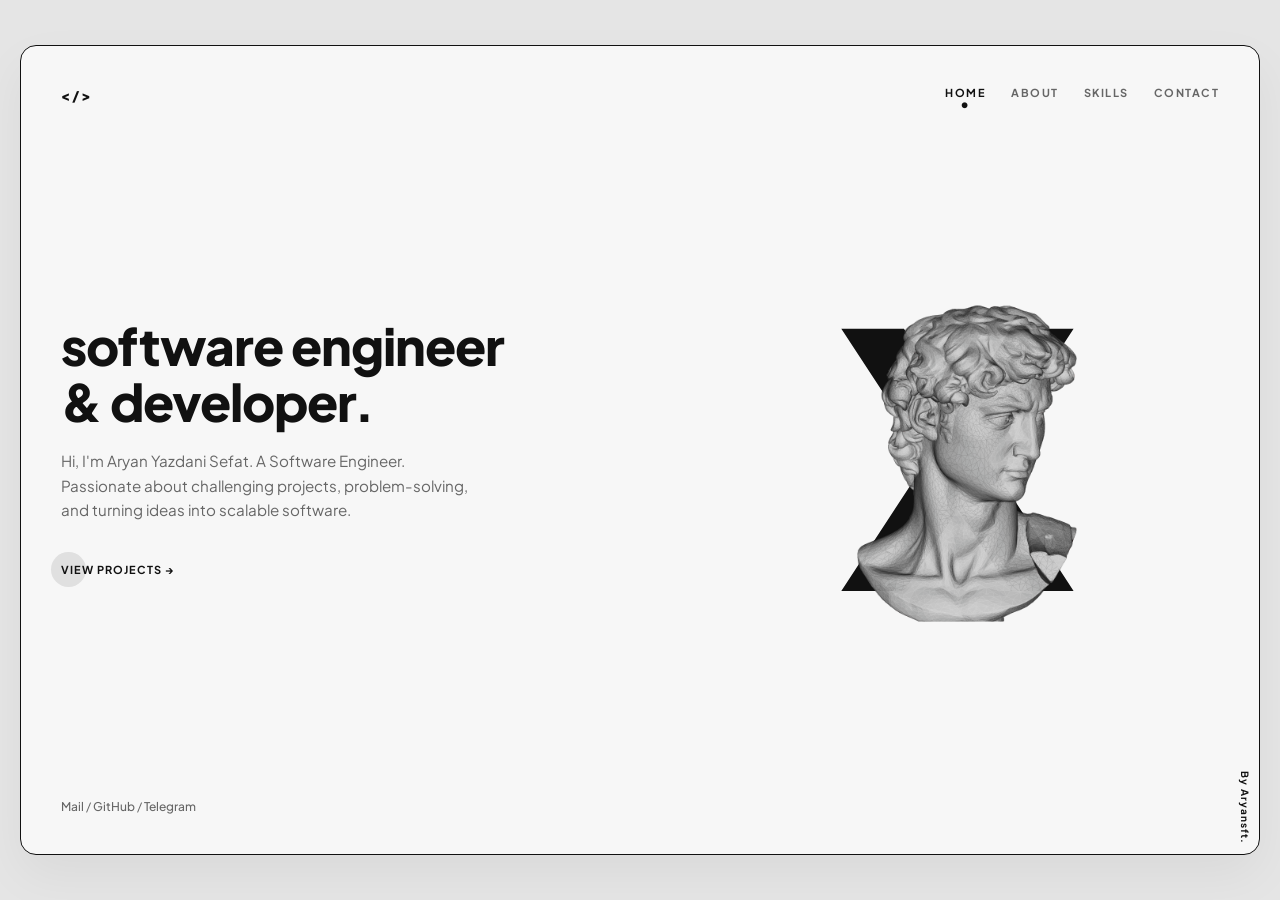
==== index.html @ 354f781f "Index Of Website" ====
<!DOCTYPE html>
<html lang="en">
<head>
    <meta charset="UTF-8">
    <meta name="viewport" content="width=device-width, initial-scale=1.0">
    <title>Portfolio</title>
    <link rel="stylesheet" href="style.css">
</head>
<body>

    <div class="site-wrapper">
        
        <header>
            <div class="logo">< / > </div> 
            <nav>
                <a href="index.html" class="nav-link active">HOME</a>
                <a href="about.html" class="nav-link">ABOUT</a>
                <a href="skills.html" class="nav-link">SKILLS</a>
                <a href="contact.html" class="nav-link">CONTACT</a>
            </nav>
        </header>

        <main class="hero-section">
            <div class="hero-text fade-in">
                <h1>software engineer<br>& developer<span class="dot">.</span></h1>
                <p>Hi, I'm Aryan Yazdani Sefat. A Software Engineer.<br>Passionate about challenging projects, problem-solving,<br> and turning ideas into scalable software.</p>
                <a href="works.html" class="btn">
                    <span class="btn-circle"></span>
                    <span class="btn-text">VIEW PROJECTS →</span>
                </a>
            </div>

            <div class="hero-visual fade-in-right">
                <div class="big-x">X</div>
                <img src="images/Avatar.png" alt="My Portrait" class="statue-img vibrate-subtle">
            </div>
        </main>

        <footer>
            <div class="social-links">
                <a href="#" target="_blank">Mail</a> / 
                <a href="#" target="_blank">GitHub</a> / 
                <a href="#" target="_blank">Telegram</a>
            </div>
            <div class="scroll-down">
                <span class="scroll-line"></span>
                <span>By Aryansft.</span>
            </div>
        </footer>

    </div>

    <script src="script.js"></script>
</body>
</html>
---- style.css ----
@import url('https://fonts.googleapis.com/css2?family=Plus+Jakarta+Sans:wght=400;500;700;800&display=swap');

:root {
    --bg-color: #f7f7f7;
    --text-color: #111111;
    --gray-text: #666666;
    --font-main: 'Plus Jakarta Sans', sans-serif;
}

* {
    margin: 0;
    padding: 0;
    box-sizing: border-box;
}

body { 
    background-color: #e5e5e5;
    font-family: var(--font-main);
    color: var(--text-color);
    overflow-x: hidden;
    height: 100vh;
    display: flex;
    justify-content: center;
    align-items: center;
    padding: 20px;
}

.site-wrapper {
    width: 100%;
    max-width: 1280px;
    height: 90vh;
    background-color: var(--bg-color);
    border: 1.5px solid #111;
    border-radius: 16px;
    position: relative;
    display: flex;
    flex-direction: column;
    justify-content: space-between;
    padding: 40px;
    overflow: hidden;
    box-shadow: 0 20px 50px rgba(0,0,0,0.05);
}

header {
    display: flex;
    justify-content: space-between;
    align-items: center;
    z-index: 20;
}
.logo {
    font-size: 14px;
    font-weight: 800; 
    text-transform: lowercase; 
    letter-spacing: -0.5px; 
    color: var(--text-color);
}
nav {
    display: flex;
    gap: 25px;
}

.nav-link {
    text-decoration: none;
    color: var(--gray-text);
    font-size: 11px;
    font-weight: 700;
    letter-spacing: 1.5px;
    transition: color 0.3s ease;
    position: relative;
    padding-bottom: 5px;
}

.nav-link:hover, .nav-link.active {
    color: var(--text-color);
}

.nav-link.active::after {
    content: '•';
    position: absolute;
    bottom: -8px;
    left: 50%;
    transform: translateX(-50%);
    font-size: 14px;
    color: var(--text-color);
}

.hero-section {
    display: grid;
    grid-template-columns: 1.1fr 0.9fr;
    align-items: center;
    flex-grow: 1;
    gap: 40px;
    width: 100%;
}

.hero-text h1 {
    font-size: 3.2rem;
    font-weight: 800;
    line-height: 1.1;
    letter-spacing: -1px;
    margin-bottom: 20px;
    text-transform: lowercase;
}

.hero-text .dot {
    color: #111;
}

.hero-text p {
    color: var(--gray-text);
    font-size: 0.95rem;
    line-height: 1.6;
    max-width: 450px;
    margin-bottom: 35px;
}

.btn {
    display: inline-flex;
    align-items: center;
    gap: 10px;
    text-decoration: none;
    color: var(--text-color);
    font-size: 11px;
    font-weight: 700;
    letter-spacing: 1px;
    position: relative;
}

.btn-circle {
    width: 35px;
    height: 35px;
    background: #e0e0e0;
    border-radius: 50%;
    position: absolute;
    left: -10px;
    z-index: 1;
    transition: transform 0.4s cubic-bezier(0.16, 1, 0.3, 1);
}

.btn-text {
    position: relative;
    z-index: 2;
}

.btn:hover .btn-circle {
    transform: scale(1.3) translateX(5px);
}

.hero-visual {
    position: relative;
    display: flex;
    justify-content: center;
    align-items: center;
    height: 100%;
    width: 100%;
}

.big-x {
    font-size: 22rem;
    font-weight: 800;
    color: #111111;
    line-height: 1;
    user-select: none;
    position: absolute;
    z-index: 1;
    left: 50%;
    top: 50%;
    transform: translate(-50%, -50%);
    letter-spacing: 20px;
}

.statue-img {
    position: absolute;
    width: 220px;
    height: auto;
    pointer-events: none;
    mix-blend-mode: normal !important;
    z-index: 999 !important;
    left: 50%;
    top: 50%;
    transform: translate(-50%, -45%);
    transition: transform 0.5s ease-out;
}

.hero-visual:hover .statue-img {
    transform: translate(-50%, -50%) rotate(2deg);
}

footer {
    display: flex;
    justify-content: space-between;
    align-items: flex-end;
    z-index: 20;
}

.social-links {
    font-size: 12px;
    color: var(--gray-text);
}

.social-links a {
    text-decoration: none;
    color: var(--gray-text);
    font-weight: 500;
    transition: color 0.3s;
}

.social-links a:hover {
    color: var(--text-color);
}

.scroll-down {
    display: flex;
    flex-direction: column;
    align-items: center;
    gap: 10px;
    font-size: 10px;
    font-weight: 700;
    letter-spacing: 1px;
    transform: rotate(90deg) translate(30px, -20px);
    transform-origin: bottom right;
}

.scroll-line {
    width: 40px;
    height: 1px;
    background-color: var(--text-color);
}

.inner-page {
    flex-grow: 1;
    padding-top: 40px;
}

.page-title {
    font-size: 3rem;
    margin-bottom: 30px;
}

.about-content, .contact-form, .works-grid {
    max-width: 600px;
}

.works-grid {
    display: grid;
    grid-template-columns: 1fr 1fr;
    gap: 30px;
    max-width: 100%;
}

.work-img-placeholder {
    width: 100%;
    height: 200px;
    background: #e0e0e0;
    display: flex;
    align-items: center;
    justify-content: center;
    border: 1px solid #111;
    margin-bottom: 15px;
    font-weight: bold;
}

.form-group {
    margin-bottom: 20px;
}

.form-group label {
    display: block;
    font-size: 12px;
    font-weight: 700;
    margin-bottom: 5px;
}

.form-group input, .form-group textarea {
    width: 100%;
    padding: 12px;
    border: 1px solid #111;
    background: transparent;
    font-family: var(--font-main);
}

.fade-in {
    opacity: 0;
    transform: translateY(20px);
    animation: fadeInUp 0.8s cubic-bezier(0.16, 1, 0.3, 1) forwards;
}

.fade-in-right {
    opacity: 0;
    transform: translateX(30px);
    animation: fadeInRight 1s cubic-bezier(0.16, 1, 0.3, 1) forwards;
}

.delay-1 { animation-delay: 0.2s; }
.delay-2 { animation-delay: 0.4s; }

@keyframes fadeInUp {
    to {
        opacity: 1;
        transform: translateY(0);
    }
}

@keyframes fadeInRight {
    to {
        opacity: 1;
        transform: translateX(0);
    }
}

.vibrate-subtle {
    animation: vibrate 6s ease-in-out infinite;
}

@keyframes vibrate {
    0%, 100% {
        transform: translate(-50%, -45%) translateX(0);
    }
    10%, 30%, 50%, 70%, 90% {
        transform: translate(-50%, -45%) translateX(-1px) rotate(-0.5deg);
    }
    20%, 40%, 60%, 80% {
        transform: translate(-50%, -45%) translateX(1px) rotate(0.5deg);
    }
}

@media (max-width: 768px) {
    body { padding: 10px; }
    .site-wrapper { height: auto; min-height: 95vh; padding: 20px; }
    .hero-section { grid-template-columns: 1fr; gap: 40px; text-align: center; }
    .hero-text p { margin: 0 auto 35px auto; }
    .big-x { font-size: 14rem; }
    .statue-img { width: 130px; }
    .scroll-down { display: none; }
    .works-grid { grid-template-columns: 1fr; }
}
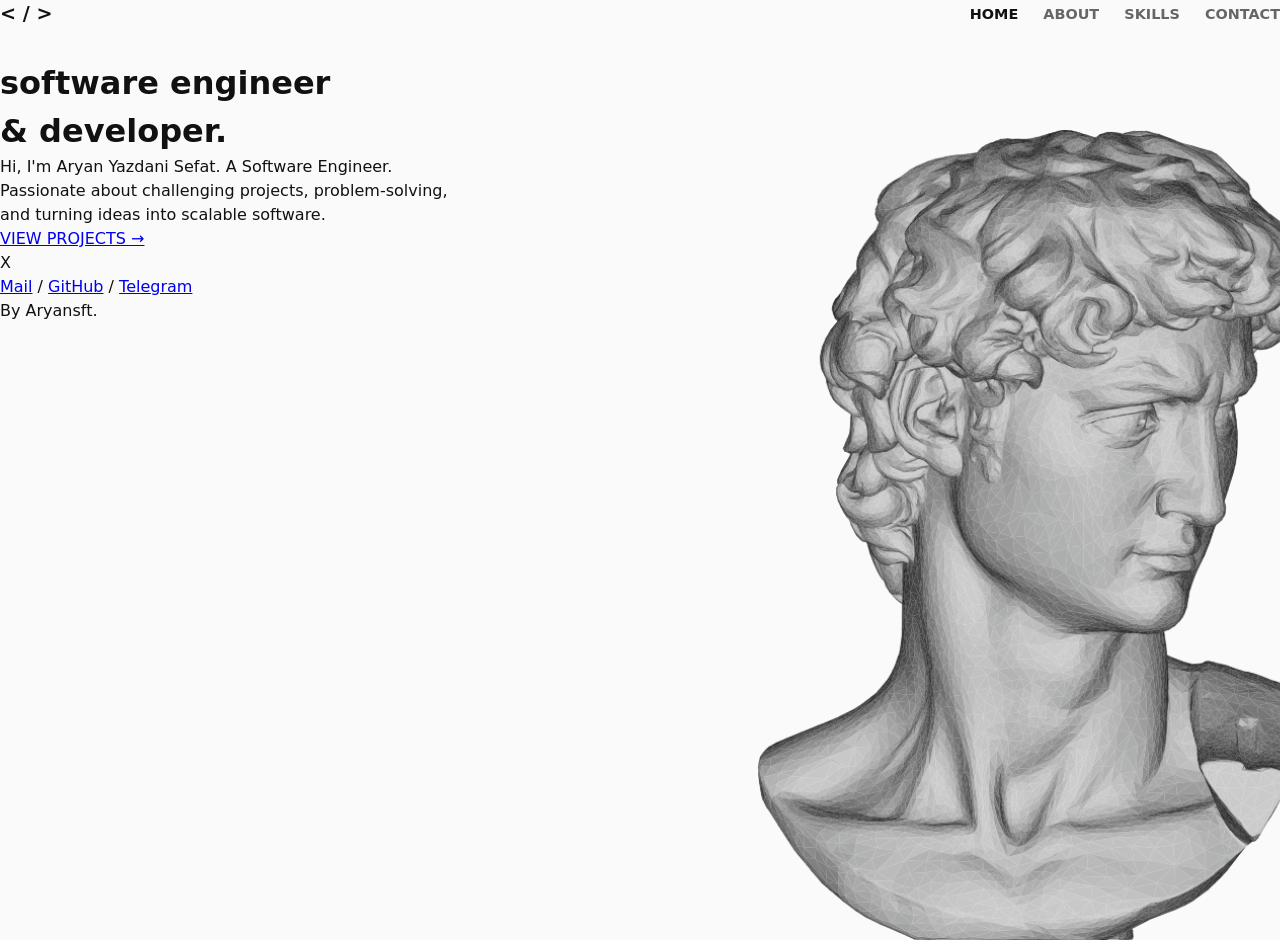
==== commit 14455004: "Index Of Website" ====
--- a/index.html
+++ b/index.html
@@ -5,13 +5,14 @@
     <meta name="viewport" content="width=device-width, initial-scale=1.0">
     <title>Portfolio</title>
     <link rel="stylesheet" href="style.css">
+    <link rel="icon" type="image/png" href="images/icon.png">
 </head>
 <body>
 
     <div class="site-wrapper">
         
         <header>
-            <div class="logo">< / > </div> 
+            <div class="logo">&lt; / &gt;</div> 
             <nav>
                 <a href="index.html" class="nav-link active">HOME</a>
                 <a href="about.html" class="nav-link">ABOUT</a>
@@ -22,9 +23,9 @@
 
         <main class="hero-section">
             <div class="hero-text fade-in">
-                <h1>software engineer<br>& developer<span class="dot">.</span></h1>
+                <h1>software engineer<br>&amp; developer<span class="dot">.</span></h1>
                 <p>Hi, I'm Aryan Yazdani Sefat. A Software Engineer.<br>Passionate about challenging projects, problem-solving,<br> and turning ideas into scalable software.</p>
-                <a href="works.html" class="btn">
+                <a href="skills.html" class="btn">
                     <span class="btn-circle"></span>
                     <span class="btn-text">VIEW PROJECTS →</span>
                 </a>
--- a/style.css
+++ b/style.css
@@ -1,10 +1,8 @@
-@import url('https://fonts.googleapis.com/css2?family=Plus+Jakarta+Sans:wght=400;500;700;800&display=swap');
-
 :root {
-    --bg-color: #f7f7f7;
+    --bg-color: #fafafa;
     --text-color: #111111;
     --gray-text: #666666;
-    --font-main: 'Plus Jakarta Sans', sans-serif;
+    --font-main: system-ui, -apple-system, BlinkMacSystemFont, 'Segoe UI', Roboto, Oxygen, Ubuntu, Cantarell, sans-serif;
 }
 
 * {
@@ -13,324 +11,250 @@
     box-sizing: border-box;
 }
 
-body { 
-    background-color: #e5e5e5;
+body {
     font-family: var(--font-main);
-    color: var(--text-color);
-    overflow-x: hidden;
-    height: 100vh;
+    background-color: var(--bg-color);
+    color: var(--text-color);
+    overflow: hidden;
+    line-height: 1.5;
+}
+
+.container {
     display: flex;
     justify-content: center;
     align-items: center;
+    height: 100vh;
     padding: 20px;
 }
 
-.site-wrapper {
-    width: 100%;
-    max-width: 1280px;
-    height: 90vh;
-    background-color: var(--bg-color);
-    border: 1.5px solid #111;
+.portfolio-box {
+    background: #ffffff;
+    border: 1px solid #e0e0e0;
     border-radius: 16px;
+    width: 100%;
+    max-width: 1100px;
+    height: 85vh;
+    display: flex;
+    flex-direction: column;
+    padding: 40px;
     position: relative;
-    display: flex;
-    flex-direction: column;
-    justify-content: space-between;
-    padding: 40px;
-    overflow: hidden;
-    box-shadow: 0 20px 50px rgba(0,0,0,0.05);
+    box-shadow: 0 4px 30px rgba(0, 0, 0, 0.02);
 }
 
 header {
     display: flex;
     justify-content: space-between;
     align-items: center;
-    z-index: 20;
-}
+    margin-bottom: 30px;
+}
+
 .logo {
-    font-size: 14px;
-    font-weight: 800; 
-    text-transform: lowercase; 
-    letter-spacing: -0.5px; 
-    color: var(--text-color);
-}
-nav {
-    display: flex;
-    gap: 25px;
-}
-
-.nav-link {
+    font-weight: 800;
+    font-size: 1.2rem;
+}
+
+nav a {
     text-decoration: none;
     color: var(--gray-text);
-    font-size: 11px;
+    margin-left: 20px;
+    font-size: 0.9rem;
+    font-weight: 600;
+    transition: color 0.2s ease;
+}
+
+nav a:hover, nav a.active {
+    color: var(--text-color);
+}
+
+.main-content {
+    flex: 1;
+    display: flex;
+    flex-direction: column;
+    position: relative;
+    height: 100%;
+}
+
+.main-content h2 {
+    font-size: 2.5rem;
+    font-weight: 800;
+    margin-bottom: 25px;
+    letter-spacing: -1px;
+}
+
+.works-grid {
+    display: grid;
+    grid-template-columns: repeat(3, 1fr);
+    gap: 30px;
+    width: 100%;
+    max-width: 100%;
+    max-height: 52vh;
+    overflow-y: auto;
+    padding-right: 15px;
+    align-items: start;
+}
+
+.work-item {
+    display: flex;
+    flex-direction: column;
+    width: 100%;
+    background: transparent;
+}
+
+.work-img {
+    width: 100%;
+    height: 200px;
+    object-fit: cover;
+    border: 1px solid #111111;
+    border-radius: 12px;
+    transition: transform 0.3s cubic-bezier(0.25, 0.46, 0.45, 0.94);
+}
+
+.work-item:hover .work-img {
+    transform: translateY(-5px);
+}
+
+.work-item h3 {
+    font-size: 1.15rem;
+    font-weight: 800;
+    margin-top: 12px;
+    margin-bottom: 4px;
+    color: var(--text-color);
+}
+
+.work-item p {
+    font-size: 0.88rem;
+    color: var(--gray-text);
+    margin: 0;
+}
+
+.works-grid::-webkit-scrollbar {
+    width: 4px;
+}
+
+.works-grid::-webkit-scrollbar-track {
+    background: transparent;
+}
+
+.works-grid::-webkit-scrollbar-thumb {
+    background: #111111;
+    border-radius: 10px;
+}
+
+.center-content {
+    display: flex;
+    flex-direction: column;
+    justify-content: center;
+    align-items: flex-start;
+    height: 100%;
+    flex: 1;
+    max-width: 50%;
+}
+
+.center-content h1 {
+    font-size: 3.5rem;
+    font-weight: 900;
+    line-height: 1.1;
+    margin-bottom: 15px;
+    letter-spacing: -1px;
+}
+
+.center-content p {
+    font-size: 1rem;
+    color: var(--text-color);
+    margin-bottom: 20px;
+    max-width: 400px;
+}
+
+.view-projects {
+    color: var(--text-color);
+    text-decoration: underline;
     font-weight: 700;
-    letter-spacing: 1.5px;
-    transition: color 0.3s ease;
-    position: relative;
-    padding-bottom: 5px;
-}
-
-.nav-link:hover, .nav-link.active {
-    color: var(--text-color);
-}
-
-.nav-link.active::after {
-    content: '•';
-    position: absolute;
-    bottom: -8px;
-    left: 50%;
-    transform: translateX(-50%);
-    font-size: 14px;
-    color: var(--text-color);
-}
-
-.hero-section {
-    display: grid;
-    grid-template-columns: 1.1fr 0.9fr;
-    align-items: center;
-    flex-grow: 1;
-    gap: 40px;
-    width: 100%;
-}
-
-.hero-text h1 {
-    font-size: 3.2rem;
-    font-weight: 800;
-    line-height: 1.1;
-    letter-spacing: -1px;
-    margin-bottom: 20px;
-    text-transform: lowercase;
-}
-
-.hero-text .dot {
-    color: #111;
-}
-
-.hero-text p {
-    color: var(--gray-text);
-    font-size: 0.95rem;
-    line-height: 1.6;
-    max-width: 450px;
-    margin-bottom: 35px;
-}
-
-.btn {
-    display: inline-flex;
-    align-items: center;
-    gap: 10px;
-    text-decoration: none;
-    color: var(--text-color);
-    font-size: 11px;
-    font-weight: 700;
-    letter-spacing: 1px;
-    position: relative;
-}
-
-.btn-circle {
-    width: 35px;
-    height: 35px;
-    background: #e0e0e0;
-    border-radius: 50%;
-    position: absolute;
-    left: -10px;
-    z-index: 1;
-    transition: transform 0.4s cubic-bezier(0.16, 1, 0.3, 1);
-}
-
-.btn-text {
-    position: relative;
-    z-index: 2;
-}
-
-.btn:hover .btn-circle {
-    transform: scale(1.3) translateX(5px);
-}
-
-.hero-visual {
-    position: relative;
-    display: flex;
-    justify-content: center;
-    align-items: center;
-    height: 100%;
-    width: 100%;
-}
-
-.big-x {
-    font-size: 22rem;
-    font-weight: 800;
-    color: #111111;
-    line-height: 1;
-    user-select: none;
-    position: absolute;
-    z-index: 1;
-    left: 50%;
-    top: 50%;
-    transform: translate(-50%, -50%);
-    letter-spacing: 20px;
+    font-size: 0.9rem;
 }
 
 .statue-img {
     position: absolute;
-    width: 220px;
-    height: auto;
+    right: -40px;
+    bottom: -40px;
+    height: 90%;
+    object-fit: contain;
     pointer-events: none;
-    mix-blend-mode: normal !important;
-    z-index: 999 !important;
-    left: 50%;
-    top: 50%;
-    transform: translate(-50%, -45%);
-    transition: transform 0.5s ease-out;
-}
-
-.hero-visual:hover .statue-img {
-    transform: translate(-50%, -50%) rotate(2deg);
-}
-
-footer {
-    display: flex;
-    justify-content: space-between;
-    align-items: flex-end;
-    z-index: 20;
-}
-
-.social-links {
-    font-size: 12px;
-    color: var(--gray-text);
-}
-
-.social-links a {
-    text-decoration: none;
+    z-index: 1;
+}
+
+.x-large {
+    font-size: 12rem;
+    font-weight: 900;
+    line-height: 1;
+    margin-bottom: 10px;
+    letter-spacing: -5px;
+}
+
+.subtitle {
+    font-size: 1.1rem;
     color: var(--gray-text);
     font-weight: 500;
-    transition: color 0.3s;
-}
-
-.social-links a:hover {
-    color: var(--text-color);
-}
-
-.scroll-down {
-    display: flex;
-    flex-direction: column;
-    align-items: center;
-    gap: 10px;
-    font-size: 10px;
+}
+
+.about-text {
+    max-width: 600px;
+    font-size: 1.1rem;
+    color: var(--text-color);
+    line-height: 1.7;
+}
+
+.contact-links {
+    display: flex;
+    flex-direction: column;
+    gap: 15px;
+}
+
+.contact-links a {
+    font-size: 1.5rem;
     font-weight: 700;
-    letter-spacing: 1px;
-    transform: rotate(90deg) translate(30px, -20px);
-    transform-origin: bottom right;
-}
-
-.scroll-line {
-    width: 40px;
-    height: 1px;
-    background-color: var(--text-color);
-}
-
-.inner-page {
-    flex-grow: 1;
-    padding-top: 40px;
-}
-
-.page-title {
-    font-size: 3rem;
-    margin-bottom: 30px;
-}
-
-.about-content, .contact-form, .works-grid {
-    max-width: 600px;
-}
-
-.works-grid {
-    display: grid;
-    grid-template-columns: 1fr 1fr;
-    gap: 30px;
-    max-width: 100%;
-}
-
-.work-img-placeholder {
-    width: 100%;
-    height: 200px;
-    background: #e0e0e0;
-    display: flex;
-    align-items: center;
-    justify-content: center;
-    border: 1px solid #111;
-    margin-bottom: 15px;
-    font-weight: bold;
-}
-
-.form-group {
-    margin-bottom: 20px;
-}
-
-.form-group label {
-    display: block;
-    font-size: 12px;
-    font-weight: 700;
-    margin-bottom: 5px;
-}
-
-.form-group input, .form-group textarea {
-    width: 100%;
-    padding: 12px;
-    border: 1px solid #111;
-    background: transparent;
-    font-family: var(--font-main);
-}
-
-.fade-in {
-    opacity: 0;
-    transform: translateY(20px);
-    animation: fadeInUp 0.8s cubic-bezier(0.16, 1, 0.3, 1) forwards;
-}
-
-.fade-in-right {
-    opacity: 0;
-    transform: translateX(30px);
-    animation: fadeInRight 1s cubic-bezier(0.16, 1, 0.3, 1) forwards;
-}
-
-.delay-1 { animation-delay: 0.2s; }
-.delay-2 { animation-delay: 0.4s; }
-
-@keyframes fadeInUp {
-    to {
-        opacity: 1;
-        transform: translateY(0);
-    }
-}
-
-@keyframes fadeInRight {
-    to {
-        opacity: 1;
-        transform: translateX(0);
-    }
-}
-
-.vibrate-subtle {
-    animation: vibrate 6s ease-in-out infinite;
-}
-
-@keyframes vibrate {
-    0%, 100% {
-        transform: translate(-50%, -45%) translateX(0);
-    }
-    10%, 30%, 50%, 70%, 90% {
-        transform: translate(-50%, -45%) translateX(-1px) rotate(-0.5deg);
-    }
-    20%, 40%, 60%, 80% {
-        transform: translate(-50%, -45%) translateX(1px) rotate(0.5deg);
-    }
-}
-
-@media (max-width: 768px) {
-    body { padding: 10px; }
-    .site-wrapper { height: auto; min-height: 95vh; padding: 20px; }
-    .hero-section { grid-template-columns: 1fr; gap: 40px; text-align: center; }
-    .hero-text p { margin: 0 auto 35px auto; }
-    .big-x { font-size: 14rem; }
-    .statue-img { width: 130px; }
-    .scroll-down { display: none; }
-    .works-grid { grid-template-columns: 1fr; }
-}
+    color: var(--text-color);
+    text-decoration: none;
+    transition: opacity 0.2s ease;
+}
+
+.contact-links a:hover {
+    opacity: 0.6;
+}
+
+@media (max-width: 900px) {
+    .works-grid {
+        grid-template-columns: repeat(2, 1fr);
+        gap: 20px;
+    }
+    .portfolio-box {
+        padding: 25px;
+        height: 90vh;
+    }
+    .center-content {
+        max-width: 100%;
+    }
+    .statue-img {
+        opacity: 0.2;
+        right: 0;
+        height: 70%;
+    }
+}
+
+@media (max-width: 600px) {
+    .works-grid {
+        grid-template-columns: 1fr;
+    }
+    header {
+        flex-direction: column;
+        gap: 15px;
+    }
+    nav a {
+        margin: 0 10px;
+    }
+    .main-content h2 {
+        font-size: 2rem;
+    }
+    .center-content h1 {
+        font-size: 2.5rem;
+    }
+}
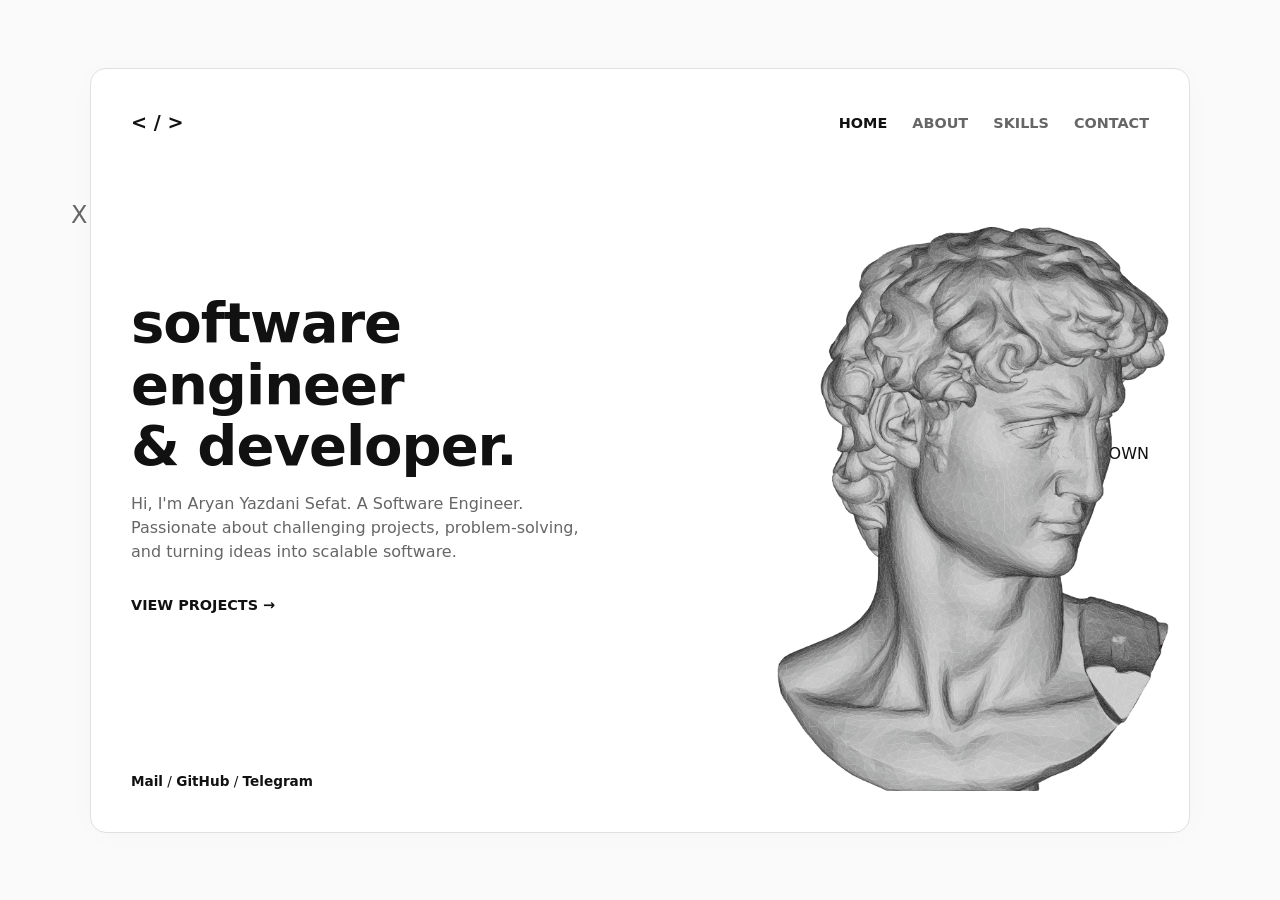
==== commit 05442ea5: "Index Of Website" ====
--- a/index.html
+++ b/index.html
@@ -31,9 +31,15 @@
                 </a>
             </div>
 
+            <div class="big-x">X</div>
+
             <div class="hero-visual fade-in-right">
-                <div class="big-x">X</div>
                 <img src="images/Avatar.png" alt="My Portrait" class="statue-img vibrate-subtle">
+            </div>
+            
+            <div class="scroll-navigation">
+                <span class="scroll-text">SCROLL DOWN</span>
+                <span class="scroll-line"></span>
             </div>
         </main>
 
@@ -43,10 +49,6 @@
                 <a href="#" target="_blank">GitHub</a> / 
                 <a href="#" target="_blank">Telegram</a>
             </div>
-            <div class="scroll-down">
-                <span class="scroll-line"></span>
-                <span>By Aryansft.</span>
-            </div>
         </footer>
 
     </div>
--- a/style.css
+++ b/style.css
@@ -17,9 +17,6 @@
     color: var(--text-color);
     overflow: hidden;
     line-height: 1.5;
-}
-
-.container {
     display: flex;
     justify-content: center;
     align-items: center;
@@ -27,7 +24,7 @@
     padding: 20px;
 }
 
-.portfolio-box {
+.site-wrapper {
     background: #ffffff;
     border: 1px solid #e0e0e0;
     border-radius: 16px;
@@ -45,7 +42,7 @@
     display: flex;
     justify-content: space-between;
     align-items: center;
-    margin-bottom: 30px;
+    margin-bottom: 20px;
 }
 
 .logo {
@@ -66,91 +63,22 @@
     color: var(--text-color);
 }
 
-.main-content {
+.hero-section {
     flex: 1;
     display: flex;
-    flex-direction: column;
-    position: relative;
+    justify-content: space-between;
+    align-items: center;
+    position: relative;
+    width: 100%;
     height: 100%;
 }
 
-.main-content h2 {
-    font-size: 2.5rem;
-    font-weight: 800;
-    margin-bottom: 25px;
-    letter-spacing: -1px;
-}
-
-.works-grid {
-    display: grid;
-    grid-template-columns: repeat(3, 1fr);
-    gap: 30px;
-    width: 100%;
-    max-width: 100%;
-    max-height: 52vh;
-    overflow-y: auto;
-    padding-right: 15px;
-    align-items: start;
-}
-
-.work-item {
-    display: flex;
-    flex-direction: column;
-    width: 100%;
-    background: transparent;
-}
-
-.work-img {
-    width: 100%;
-    height: 200px;
-    object-fit: cover;
-    border: 1px solid #111111;
-    border-radius: 12px;
-    transition: transform 0.3s cubic-bezier(0.25, 0.46, 0.45, 0.94);
-}
-
-.work-item:hover .work-img {
-    transform: translateY(-5px);
-}
-
-.work-item h3 {
-    font-size: 1.15rem;
-    font-weight: 800;
-    margin-top: 12px;
-    margin-bottom: 4px;
-    color: var(--text-color);
-}
-
-.work-item p {
-    font-size: 0.88rem;
-    color: var(--gray-text);
-    margin: 0;
-}
-
-.works-grid::-webkit-scrollbar {
-    width: 4px;
-}
-
-.works-grid::-webkit-scrollbar-track {
-    background: transparent;
-}
-
-.works-grid::-webkit-scrollbar-thumb {
-    background: #111111;
-    border-radius: 10px;
-}
-
-.center-content {
-    display: flex;
-    flex-direction: column;
-    justify-content: center;
-    align-items: flex-start;
-    height: 100%;
-    flex: 1;
+.hero-text {
     max-width: 50%;
-}
-
-.center-content h1 {
+    z-index: 2;
+}
+
+.hero-text h1 {
     font-size: 3.5rem;
     font-weight: 900;
     line-height: 1.1;
@@ -158,85 +86,142 @@
     letter-spacing: -1px;
 }
 
-.center-content p {
+.hero-text p {
     font-size: 1rem;
-    color: var(--text-color);
-    margin-bottom: 20px;
-    max-width: 400px;
-}
-
-.view-projects {
-    color: var(--text-color);
-    text-decoration: underline;
+    color: var(--gray-text);
+    margin-bottom: 25px;
+}
+
+.dot {
+    color: var(--text-color);
+}
+
+.btn {
+    display: inline-flex;
+    align-items: center;
+    text-decoration: none;
+    color: var(--text-color);
     font-weight: 700;
     font-size: 0.9rem;
+    position: relative;
+}
+
+.btn-text {
+    position: relative;
+    z-index: 2;
+}
+
+.hero-visual {
+    position: absolute;
+    right: -20px;
+    bottom: -40px;
+    height: 100%;
+    display: flex;
+    align-items: flex-end;
+    justify-content: flex-end;
+    z-index: 1;
 }
 
 .statue-img {
-    position: absolute;
-    right: -40px;
-    bottom: -40px;
-    height: 90%;
+    height: 95%;
     object-fit: contain;
     pointer-events: none;
-    z-index: 1;
-}
-
-.x-large {
-    font-size: 12rem;
-    font-weight: 900;
-    line-height: 1;
-    margin-bottom: 10px;
-    letter-spacing: -5px;
-}
-
-.subtitle {
+}
+
+.big-x {
+    position: absolute;
+    left: -60px;
+    top: 40px;
+    font-size: 1.5rem;
+    font-weight: 300;
+    color: var(--gray-text);
+}
+
+.works-grid {
+    display: grid;
+    grid-template-columns: repeat(3, 1fr);
+    gap: 25px;
+    width: 100%;
+    max-width: 100%;
+    max-height: 48vh;
+    overflow-y: auto;
+    padding-right: 10px;
+    align-items: start;
+}
+
+.work-item {
+    display: flex;
+    flex-direction: column;
+    width: 100%;
+}
+
+.work-img {
+    width: 100%;
+    height: 170px;
+    object-fit: cover;
+    border: 1px solid #111111;
+    border-radius: 12px;
+    transition: transform 0.3s ease;
+}
+
+.work-item:hover .work-img {
+    transform: translateY(-5px);
+}
+
+.work-item h3 {
     font-size: 1.1rem;
-    color: var(--gray-text);
+    font-weight: 800;
+    margin-top: 10px;
+    margin-bottom: 2px;
+}
+
+.work-item p {
+    font-size: 0.85rem;
+    color: var(--gray-text);
+}
+
+.works-grid::-webkit-scrollbar {
+    width: 4px;
+}
+
+.works-grid::-webkit-scrollbar-track {
+    background: transparent;
+}
+
+.works-grid::-webkit-scrollbar-thumb {
+    background: #111111;
+    border-radius: 10px;
+}
+
+footer {
+    display: flex;
+    justify-content: space-between;
+    align-items: center;
+    margin-top: auto;
+    padding-top: 20px;
+    font-size: 0.85rem;
     font-weight: 500;
 }
 
-.about-text {
-    max-width: 600px;
-    font-size: 1.1rem;
-    color: var(--text-color);
-    line-height: 1.7;
-}
-
-.contact-links {
-    display: flex;
-    flex-direction: column;
-    gap: 15px;
-}
-
-.contact-links a {
-    font-size: 1.5rem;
-    font-weight: 700;
+.social-links a {
     color: var(--text-color);
     text-decoration: none;
-    transition: opacity 0.2s ease;
-}
-
-.contact-links a:hover {
-    opacity: 0.6;
+    font-weight: 600;
+}
+
+.scroll-down {
+    color: var(--gray-text);
 }
 
 @media (max-width: 900px) {
     .works-grid {
         grid-template-columns: repeat(2, 1fr);
-        gap: 20px;
-    }
-    .portfolio-box {
-        padding: 25px;
-        height: 90vh;
-    }
-    .center-content {
+    }
+    .hero-text {
         max-width: 100%;
     }
     .statue-img {
-        opacity: 0.2;
-        right: 0;
-        height: 70%;
+        opacity: 0.15;
     }
 }
 
@@ -244,17 +229,15 @@
     .works-grid {
         grid-template-columns: 1fr;
     }
-    header {
+    header, footer {
         flex-direction: column;
-        gap: 15px;
+        gap: 10px;
+        text-align: center;
     }
     nav a {
         margin: 0 10px;
     }
-    .main-content h2 {
-        font-size: 2rem;
-    }
-    .center-content h1 {
+    .hero-text h1 {
         font-size: 2.5rem;
     }
 }
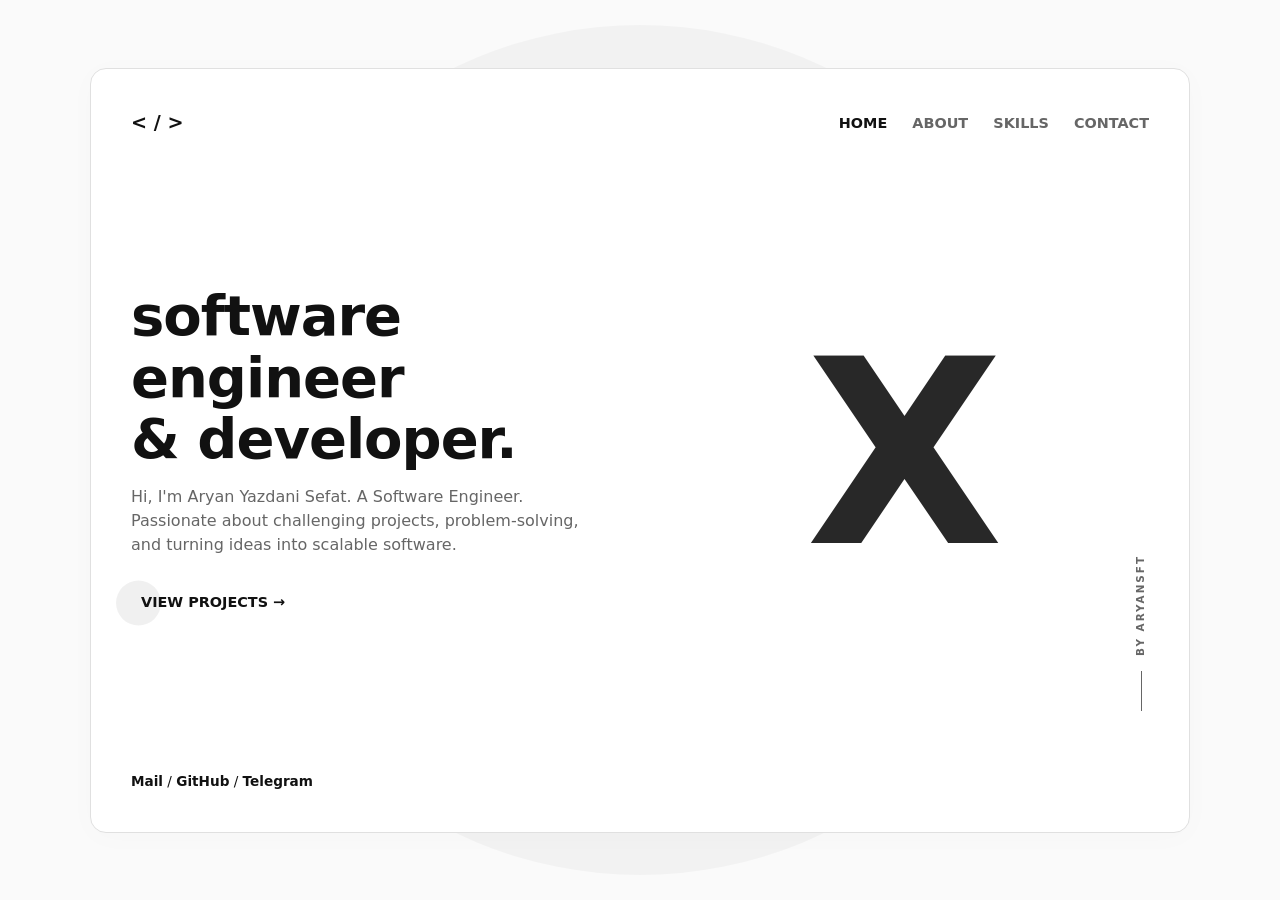
==== commit 5a727a50: "Index Of Website" ====
--- a/index.html
+++ b/index.html
@@ -38,7 +38,7 @@
             </div>
             
             <div class="scroll-navigation">
-                <span class="scroll-text">SCROLL DOWN</span>
+                <span class="scroll-text">BY ARYANSFT</span>
                 <span class="scroll-line"></span>
             </div>
         </main>
--- a/style.css
+++ b/style.css
@@ -12,7 +12,7 @@
 }
 
 body {
-    font-family: var(--font-main);
+font-family: var(--font-main);
     background-color: var(--bg-color);
     color: var(--text-color);
     overflow: hidden;
@@ -22,6 +22,22 @@
     align-items: center;
     height: 100vh;
     padding: 20px;
+
+    position: relative; 
+    z-index: 0;
+}
+body::before {
+    content: "";
+    position: absolute;
+    left: 50%;
+    top: 50%;
+    transform: translate(-50%, -50%);
+    width: 850px;
+    height: 850px;
+    background-color: rgba(0, 0, 0, 0.03); 
+    border-radius: 50%;
+    z-index: -1; 
+    pointer-events: none;
 }
 
 .site-wrapper {
@@ -104,37 +120,64 @@
     font-weight: 700;
     font-size: 0.9rem;
     position: relative;
-}
-
+    padding: 10px 0; /* حذف پدینگ اضافی */
+}
 .btn-text {
     position: relative;
-    z-index: 2;
-}
-
-.hero-visual {
-    position: absolute;
-    right: -20px;
-    bottom: -40px;
-    height: 100%;
-    display: flex;
-    align-items: flex-end;
-    justify-content: flex-end;
-    z-index: 1;
-}
-
+    z-index: 2;       /* متن روی دایره قرار می‌گیرد */
+    padding-left: 10px;
+}
 .statue-img {
-    height: 95%;
+    height: 65%; /* از 95% تغییرش بده به 65% تا مجسمه جمع‌وجور و مینی‌مال بشه */
     object-fit: contain;
     pointer-events: none;
 }
+.btn-circle {
+    position: absolute;
+    left: -15px;      /* کمی متمایل به چپ پشت متن */
+    top: 50%;
+    transform: translateY(-50%);
+    width: 45px;
+    height: 45px;
+    background-color: rgba(0, 0, 0, 0.06); /* دایره خاکستری ملایم */
+    border-radius: 50%;
+    z-index: 1;       /* لایه عقب دکمه */
+    transition: all 0.3s ease;
+}
+.btn:hover .btn-circle {
+    width: 140px;
+    border-radius: 20px;
+}
+.hero-visual {
+    position: absolute;
+    right: 350px;    
+    bottom: 1300px;
+    height: 60%;        
+    display: flex;
+    align-items: center; 
+    justify-content: flex-end;
+    z-index: 2; 
+}
+
+.statue-img {
+    height: 100%;      
+    object-fit: contain;
+    pointer-events: none;
+}
 
 .big-x {
     position: absolute;
-    left: -60px;
-    top: 40px;
-    font-size: 1.5rem;
-    font-weight: 300;
-    color: var(--gray-text);
+    left: 76%;          
+    top: 50%;           
+    transform: translate(-50%, -50%);
+    
+    font-size: 16rem;  
+    font-weight: 900;
+    color: #111111;
+    z-index: 1;         
+    opacity: 0.9;      
+    pointer-events: none;
+    font-family: system-ui, sans-serif;
 }
 
 .works-grid {
@@ -208,12 +251,40 @@
     text-decoration: none;
     font-weight: 600;
 }
-
+.scroll-navigation {
+    position: absolute;
+    right: 0;
+    bottom: 40px;
+    display: flex;
+    flex-direction: column;
+    align-items: center;
+    gap: 15px;
+    z-index: 3;
+}
+.scroll-text {
+    font-size: 0.65rem;
+    font-weight: 600;
+    letter-spacing: 2px;
+    color: var(--gray-text);
+    writing-mode: vertical-rl; /* عمودی کردن متن */
+    transform: rotate(180deg); /* جهت درست از بالا به پایین */
+}
+.scroll-line {
+    width: 1px;
+    height: 40px;
+    background-color: var(--gray-text);
+    display: inline-block;
+}
 .scroll-down {
     color: var(--gray-text);
 }
 
 @media (max-width: 900px) {
+    .big-x {
+        font-size: 15rem; /* کوچک‌تر شدن X در تبلت */
+        opacity: 0.2;     /* کم‌رنگ شدن برای خوانایی بهتر متن‌ها */
+    }
+
     .works-grid {
         grid-template-columns: repeat(2, 1fr);
     }
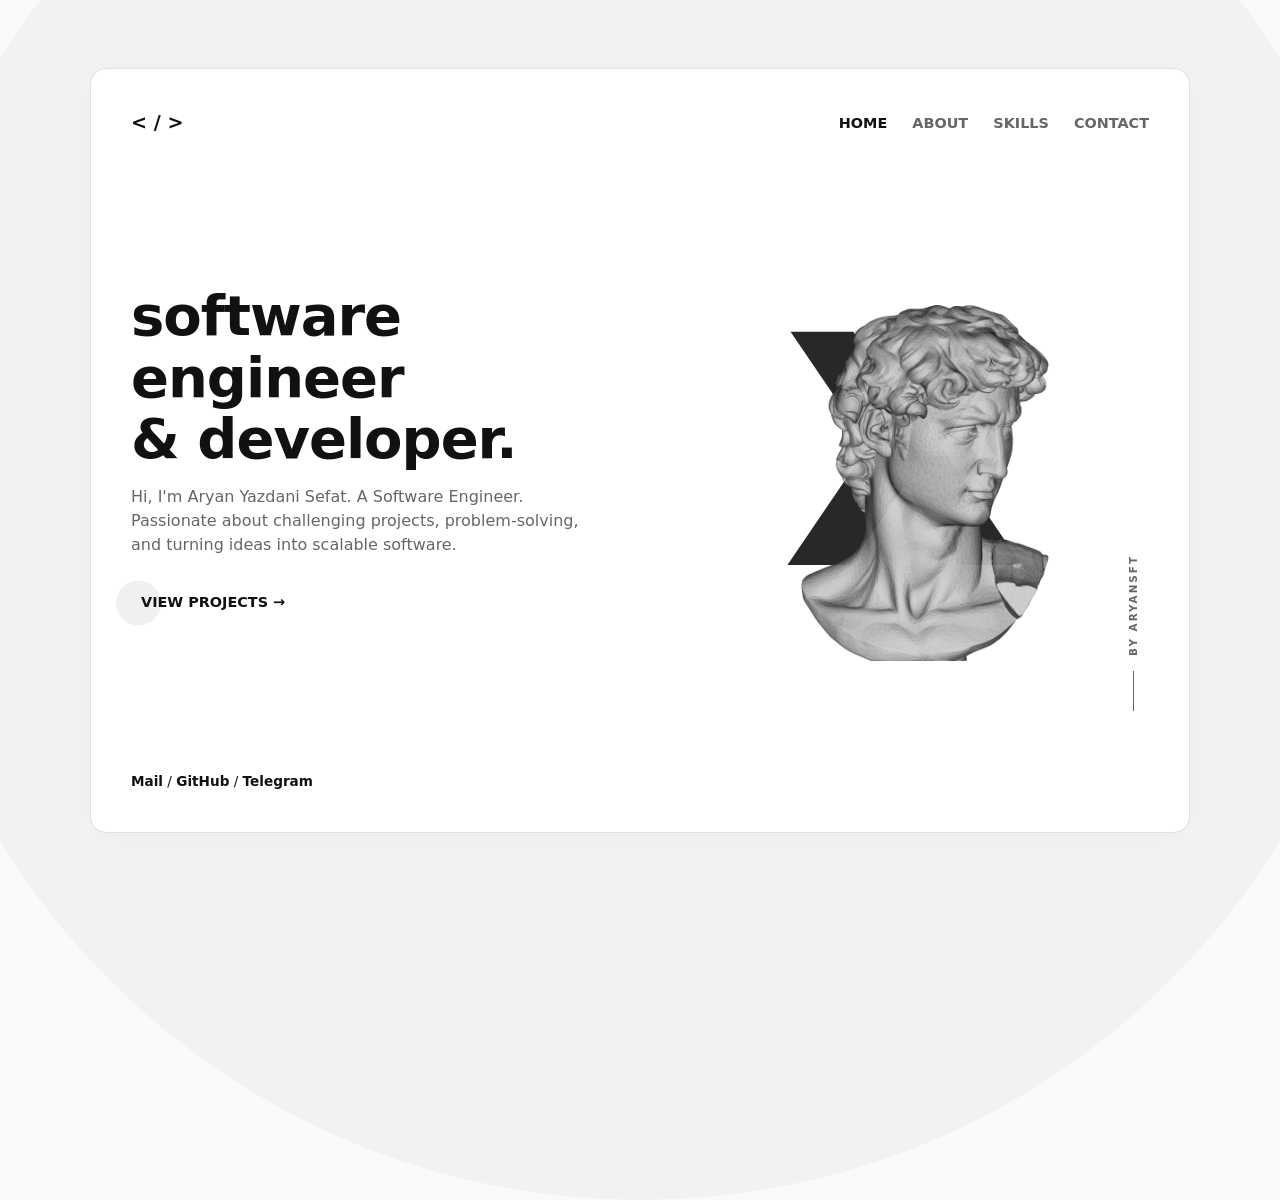
==== commit d3f6a789: "Index Of Website" ====
--- a/index.html
+++ b/index.html
@@ -45,9 +45,9 @@
 
         <footer>
             <div class="social-links">
-                <a href="#" target="_blank">Mail</a> / 
-                <a href="#" target="_blank">GitHub</a> / 
-                <a href="#" target="_blank">Telegram</a>
+                <a href="mailto:yazdaniaryan88@gmial.com" target="_blank">Mail</a> / 
+                <a href="https://github.com/Aryansft1" target="_blank">GitHub</a> / 
+                <a href="https://t.me/Aryansft" target="_blank">Telegram</a>
             </div>
         </footer>
 
--- a/style.css
+++ b/style.css
@@ -32,8 +32,8 @@
     left: 50%;
     top: 50%;
     transform: translate(-50%, -50%);
-    width: 850px;
-    height: 850px;
+    width: 1500px;
+    height: 1500px;
     background-color: rgba(0, 0, 0, 0.03); 
     border-radius: 50%;
     z-index: -1; 
@@ -150,8 +150,8 @@
 }
 .hero-visual {
     position: absolute;
-    right: 350px;    
-    bottom: 1300px;
+    right: 100px;    
+    bottom: 90px;
     height: 60%;        
     display: flex;
     align-items: center; 
@@ -171,7 +171,7 @@
     top: 50%;           
     transform: translate(-50%, -50%);
     
-    font-size: 16rem;  
+    font-size: 20rem;  
     font-weight: 900;
     color: #111111;
     z-index: 1;         
@@ -251,6 +251,10 @@
     text-decoration: none;
     font-weight: 600;
 }
+
+.scroll-navigation.other-pages-scroll {
+    right: 40px; 
+}
 .scroll-navigation {
     position: absolute;
     right: 0;
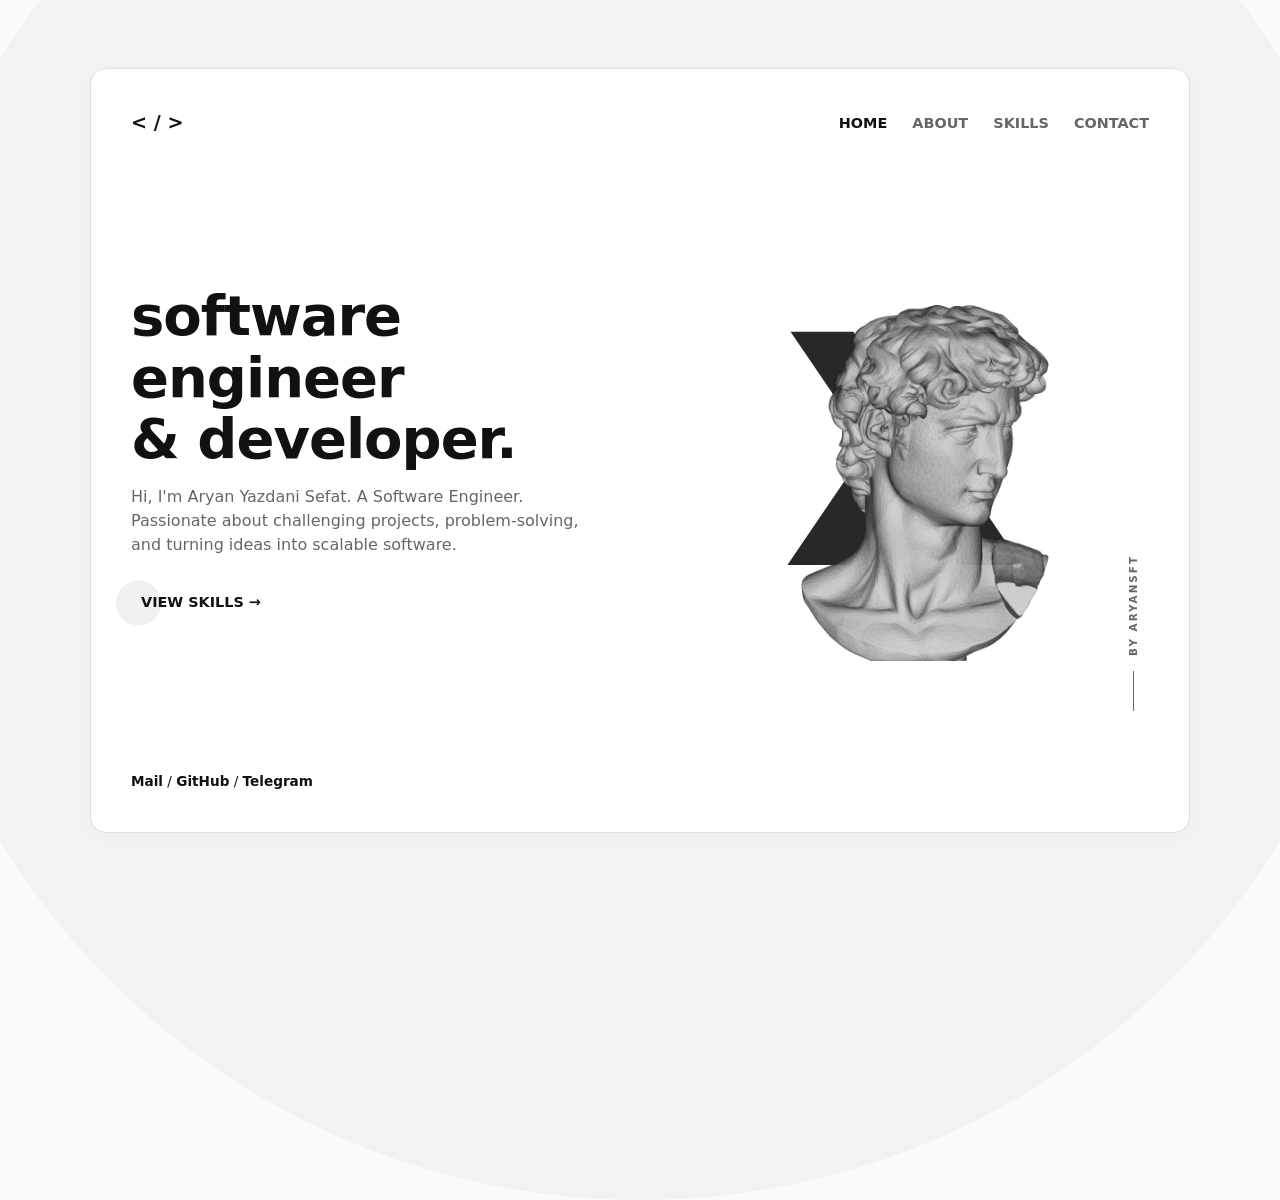
==== commit 21e858cc: "Index Of Website" ====
--- a/index.html
+++ b/index.html
@@ -3,7 +3,7 @@
 <head>
     <meta charset="UTF-8">
     <meta name="viewport" content="width=device-width, initial-scale=1.0">
-    <title>Portfolio</title>
+    <title>Aryansft</title>
     <link rel="stylesheet" href="style.css">
     <link rel="icon" type="image/png" href="images/icon.png">
 </head>
@@ -27,7 +27,7 @@
                 <p>Hi, I'm Aryan Yazdani Sefat. A Software Engineer.<br>Passionate about challenging projects, problem-solving,<br> and turning ideas into scalable software.</p>
                 <a href="skills.html" class="btn">
                     <span class="btn-circle"></span>
-                    <span class="btn-text">VIEW PROJECTS →</span>
+                    <span class="btn-text">VIEW SKILLS →</span>
                 </a>
             </div>
 
